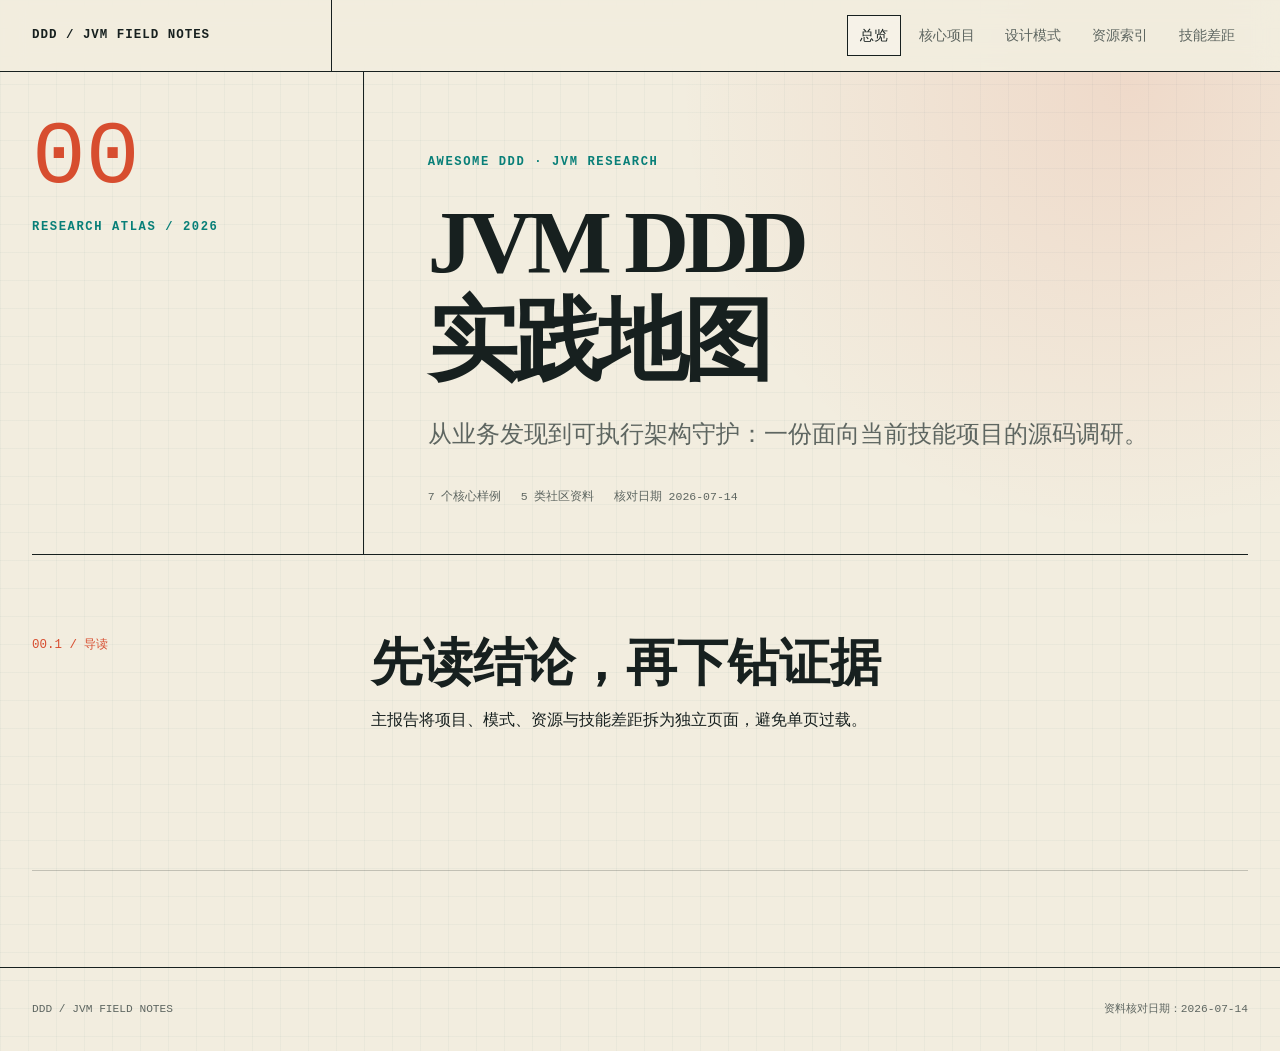
==== research/awesome-ddd-jvm/index.html @ d270bfcd "feat: establish JVM DDD report shell" ====
<!doctype html>
<html lang="zh-CN">
<head>
  <meta charset="utf-8">
  <meta name="viewport" content="width=device-width, initial-scale=1">
  <meta name="description" content="JVM 领域驱动设计开源项目调研与技能优化地图">
  <title>JVM DDD 实践地图</title>
  <link rel="stylesheet" href="assets/styles.css">
  <script src="assets/app.js" defer></script>
</head>
<body>
  <a class="skip-link" href="#content">跳到正文</a>
  <header class="site-header">
    <a class="brand" href="index.html">DDD / JVM FIELD NOTES</a>
    <nav class="site-nav" aria-label="主导航">
      <a href="index.html" aria-current="page">总览</a><a href="projects.html">核心项目</a><a href="patterns.html">设计模式</a><a href="resources.html">资源索引</a><a href="skill-gaps.html">技能差距</a>
    </nav>
  </header>
  <main id="content" class="page-shell">
    <section class="hero">
      <div class="hero-index"><strong>00</strong><span class="eyebrow">Research atlas / 2026</span></div>
      <div class="hero-copy"><p class="eyebrow">Awesome DDD · JVM research</p><h1>JVM DDD 实践地图</h1><p class="lede">从业务发现到可执行架构守护：一份面向当前技能项目的源码调研。</p><div class="meta-line"><span>7 个核心样例</span><span>5 类社区资料</span><span>核对日期 2026-07-14</span></div></div>
    </section>
    <section class="section"><div class="section-heading"><span class="section-number">00.1 / 导读</span><div><h2>先读结论，再下钻证据</h2><p>主报告将项目、模式、资源与技能差距拆为独立页面，避免单页过载。</p></div></div></section>
  </main>
  <footer><span>DDD / JVM FIELD NOTES</span><span>资料核对日期：2026-07-14</span></footer>
</body>
</html>
---- research/awesome-ddd-jvm/assets/styles.css ----
:root {
  --paper: #f2eddf;
  --paper-deep: #e7dfcf;
  --ink: #17201f;
  --muted: #5e6661;
  --orange: #d74d2f;
  --orange-soft: #f0c3ae;
  --teal: #087f78;
  --teal-soft: #a9d4cb;
  --blueprint: #184b59;
  --rule: rgba(23, 32, 31, 0.22);
  --shadow: rgba(39, 45, 39, 0.13);
  --display: "Iowan Old Style", "Palatino Linotype", "Noto Serif SC", serif;
  --body: "Aptos", "Noto Sans SC", sans-serif;
  --mono: "Cascadia Code", "JetBrains Mono", "SFMono-Regular", monospace;
  color-scheme: light;
}

* { box-sizing: border-box; }

html {
  scroll-behavior: smooth;
  background: var(--paper);
}

body {
  margin: 0;
  color: var(--ink);
  font-family: var(--body);
  line-height: 1.68;
  background:
    linear-gradient(rgba(24, 75, 89, 0.035) 1px, transparent 1px),
    linear-gradient(90deg, rgba(24, 75, 89, 0.035) 1px, transparent 1px),
    radial-gradient(circle at 88% 8%, rgba(215, 77, 47, 0.12), transparent 28rem),
    var(--paper);
  background-size: 28px 28px, 28px 28px, auto, auto;
}

a { color: var(--blueprint); text-underline-offset: 0.18em; }
a:hover { color: var(--orange); }

.skip-link {
  position: fixed;
  top: 0.6rem;
  left: 0.6rem;
  z-index: 20;
  padding: 0.6rem 0.85rem;
  color: var(--paper);
  background: var(--ink);
  transform: translateY(-180%);
}

.skip-link:focus { transform: translateY(0); }

:focus-visible {
  outline: 3px solid var(--orange);
  outline-offset: 4px;
}

.site-header {
  position: sticky;
  top: 0;
  z-index: 10;
  display: grid;
  grid-template-columns: minmax(13rem, 0.7fr) minmax(0, 2fr);
  align-items: center;
  min-height: 4.5rem;
  border-bottom: 1px solid var(--ink);
  background: rgba(242, 237, 223, 0.94);
  backdrop-filter: blur(12px);
}

.brand {
  align-self: stretch;
  display: flex;
  align-items: center;
  padding: 0 2rem;
  border-right: 1px solid var(--ink);
  color: var(--ink);
  font-family: var(--mono);
  font-size: 0.78rem;
  font-weight: 700;
  letter-spacing: 0.08em;
  text-decoration: none;
}

.site-nav {
  display: flex;
  justify-content: flex-end;
  gap: 0.3rem;
  padding: 0.65rem 2rem;
  overflow-x: auto;
}

.site-nav a {
  flex: 0 0 auto;
  padding: 0.45rem 0.75rem;
  border: 1px solid transparent;
  color: var(--muted);
  font-size: 0.88rem;
  text-decoration: none;
}

.site-nav a:hover,
.site-nav a[aria-current="page"] {
  border-color: var(--ink);
  color: var(--ink);
  background: rgba(255, 255, 255, 0.28);
}

.page-shell {
  width: min(100%, 92rem);
  margin: 0 auto;
  padding: 0 2rem 6rem;
}

.hero {
  position: relative;
  display: grid;
  grid-template-columns: minmax(15rem, 0.75fr) minmax(0, 2fr);
  min-height: 29rem;
  border-bottom: 1px solid var(--ink);
}

.hero-index {
  padding: 3rem 2rem 2rem 0;
  border-right: 1px solid var(--ink);
}

.hero-index strong {
  display: block;
  margin-bottom: 1rem;
  color: var(--orange);
  font-family: var(--mono);
  font-size: clamp(3.8rem, 7vw, 7.5rem);
  font-weight: 500;
  line-height: 0.85;
}

.hero-copy {
  align-self: end;
  padding: 5rem 0 3rem clamp(2rem, 5vw, 6rem);
}

.eyebrow {
  margin: 0 0 1.3rem;
  color: var(--teal);
  font-family: var(--mono);
  font-size: 0.76rem;
  font-weight: 700;
  letter-spacing: 0.13em;
  text-transform: uppercase;
}

h1, h2, h3 {
  font-family: var(--display);
  font-weight: 600;
  line-height: 1.1;
  text-wrap: balance;
}

h1 {
  max-width: 13ch;
  margin: 0;
  font-size: clamp(3.1rem, 7vw, 7rem);
  letter-spacing: -0.055em;
}

h2 { margin: 0 0 1rem; font-size: clamp(2rem, 4vw, 3.7rem); }
h3 { margin: 0 0 0.75rem; font-size: clamp(1.3rem, 2vw, 2rem); }

.lede {
  max-width: 54rem;
  margin: 1.5rem 0 0;
  color: var(--muted);
  font-family: var(--display);
  font-size: clamp(1.1rem, 2vw, 1.5rem);
}

.meta-line {
  display: flex;
  flex-wrap: wrap;
  gap: 0.65rem 1.2rem;
  margin-top: 2rem;
  color: var(--muted);
  font-family: var(--mono);
  font-size: 0.72rem;
  text-transform: uppercase;
}

.section {
  padding: 5rem 0;
  border-bottom: 1px solid var(--rule);
}

.section-heading {
  display: grid;
  grid-template-columns: minmax(12rem, 0.7fr) minmax(0, 2fr);
  gap: 2rem;
  margin-bottom: 2.5rem;
}

.section-number {
  color: var(--orange);
  font-family: var(--mono);
  font-size: 0.78rem;
}

.grid-2, .grid-3 {
  display: grid;
  gap: 1px;
  border: 1px solid var(--rule);
  background: var(--rule);
}

.grid-2 { grid-template-columns: repeat(2, minmax(0, 1fr)); }
.grid-3 { grid-template-columns: repeat(3, minmax(0, 1fr)); }

.panel, .project-study, .pattern-card, .resource-card, .gap-row {
  padding: clamp(1.4rem, 3vw, 2.4rem);
  background: rgba(242, 237, 223, 0.96);
}

.panel-accent { border-top: 5px solid var(--orange); }

.tag-list { display: flex; flex-wrap: wrap; gap: 0.45rem; }
.tag, .badge {
  display: inline-flex;
  align-items: center;
  width: fit-content;
  padding: 0.25rem 0.55rem;
  border: 1px solid currentColor;
  border-radius: 999px;
  color: var(--teal);
  font-family: var(--mono);
  font-size: 0.68rem;
  line-height: 1.2;
}
.badge-warn { color: #9f391f; }
.badge-neutral { color: var(--muted); }

.rule-label {
  display: inline-block;
  margin-bottom: 0.75rem;
  padding-left: 0.75rem;
  border-left: 4px solid var(--teal);
  color: var(--teal);
  font-family: var(--mono);
  font-size: 0.72rem;
  font-weight: 700;
}

.evidence-list { margin: 1rem 0 0; padding-left: 1.2rem; }
.evidence-list li + li { margin-top: 0.45rem; }

blockquote {
  margin: 1.5rem 0;
  padding: 1rem 1.4rem;
  border-left: 5px solid var(--orange);
  color: var(--muted);
  background: rgba(255, 255, 255, 0.24);
}

code, pre { font-family: var(--mono); }
code { font-size: 0.9em; }
pre {
  margin: 0;
  padding: 1.25rem;
  overflow: auto;
  border: 1px solid rgba(169, 212, 203, 0.28);
  color: #e7f0ea;
  background: #142522;
  font-size: 0.8rem;
  line-height: 1.6;
}

details[data-code] { margin-top: 1.2rem; }
details[data-code] summary {
  width: fit-content;
  cursor: pointer;
  color: var(--blueprint);
  font-family: var(--mono);
  font-size: 0.75rem;
}
details[data-code][open] summary { margin-bottom: 0.7rem; }

.filter-bar {
  display: flex;
  flex-wrap: wrap;
  gap: 0.5rem;
  margin-bottom: 2rem;
}

.filter-bar button {
  padding: 0.55rem 0.85rem;
  border: 1px solid var(--ink);
  border-radius: 999px;
  color: var(--ink);
  background: transparent;
  font: inherit;
  cursor: pointer;
}
.filter-bar button[aria-pressed="true"] { color: var(--paper); background: var(--ink); }
[hidden] { display: none !important; }

.table-wrap { overflow-x: auto; border: 1px solid var(--rule); }
table { width: 100%; border-collapse: collapse; min-width: 46rem; }
th, td { padding: 0.9rem 1rem; border-bottom: 1px solid var(--rule); text-align: left; vertical-align: top; }
th { color: var(--teal); font-family: var(--mono); font-size: 0.72rem; letter-spacing: 0.06em; }

.source-links { display: flex; flex-wrap: wrap; gap: 0.8rem; margin-top: 1.2rem; font-size: 0.85rem; }
.source-links a::after { content: " ↗"; }

.callout {
  position: relative;
  padding: 2rem;
  border: 1px solid var(--ink);
  box-shadow: 10px 10px 0 var(--orange-soft);
  background: var(--paper);
}

footer {
  display: flex;
  justify-content: space-between;
  gap: 1rem;
  padding: 2rem;
  border-top: 1px solid var(--ink);
  color: var(--muted);
  font-family: var(--mono);
  font-size: 0.7rem;
}

@media (max-width: 760px) {
  .site-header { position: static; grid-template-columns: 1fr; }
  .brand { min-height: 3.5rem; border-right: 0; border-bottom: 1px solid var(--ink); padding: 0 1rem; }
  .site-nav { justify-content: flex-start; padding: 0.55rem 0.75rem; }
  .page-shell { padding: 0 1rem 4rem; }
  .hero, .section-heading { grid-template-columns: 1fr; }
  .hero { min-height: 0; }
  .hero-index { padding: 2rem 0 1rem; border-right: 0; border-bottom: 1px solid var(--rule); }
  .hero-index strong { font-size: 3.5rem; }
  .hero-copy { padding: 3rem 0; }
  h1 { font-size: clamp(2.8rem, 15vw, 4.5rem); }
  .grid-2, .grid-3 { grid-template-columns: 1fr; }
  .section { padding: 3.5rem 0; }
  footer { flex-direction: column; padding: 1.25rem 1rem; }
}

@media (prefers-reduced-motion: reduce) {
  html { scroll-behavior: auto; }
  *, *::before, *::after { animation-duration: 0.01ms !important; transition-duration: 0.01ms !important; }
}

@media print {
  body { background: #fff; color: #000; }
  .site-header, .skip-link, .filter-bar { display: none !important; }
  .page-shell { width: 100%; padding: 0; }
  .hero { min-height: 0; }
  a { color: #000; text-decoration: underline; }
  a[href^="http"]::after { content: " (" attr(href) ")"; font-size: 0.72em; }
  details { display: block; }
  details > * { display: block; }
  .panel, .project-study, .pattern-card, .resource-card, .gap-row { break-inside: avoid; background: #fff; }
}
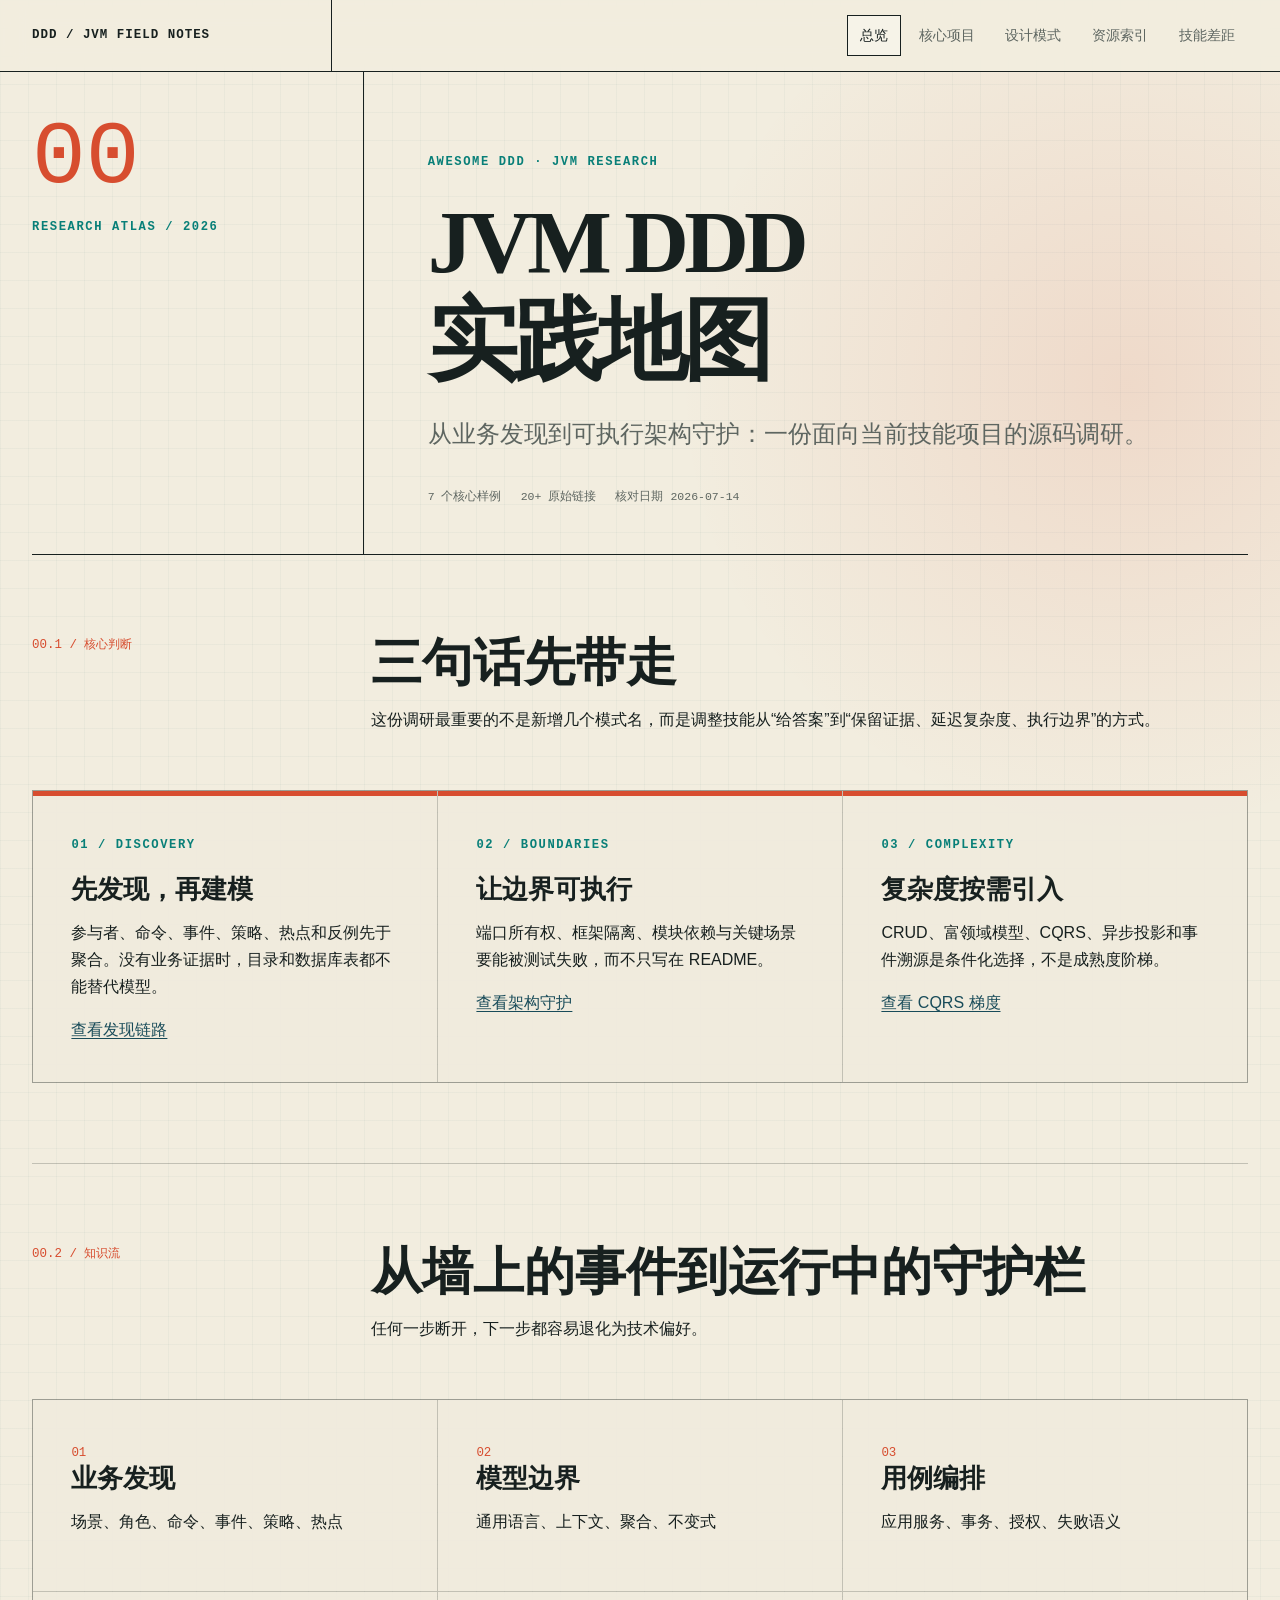
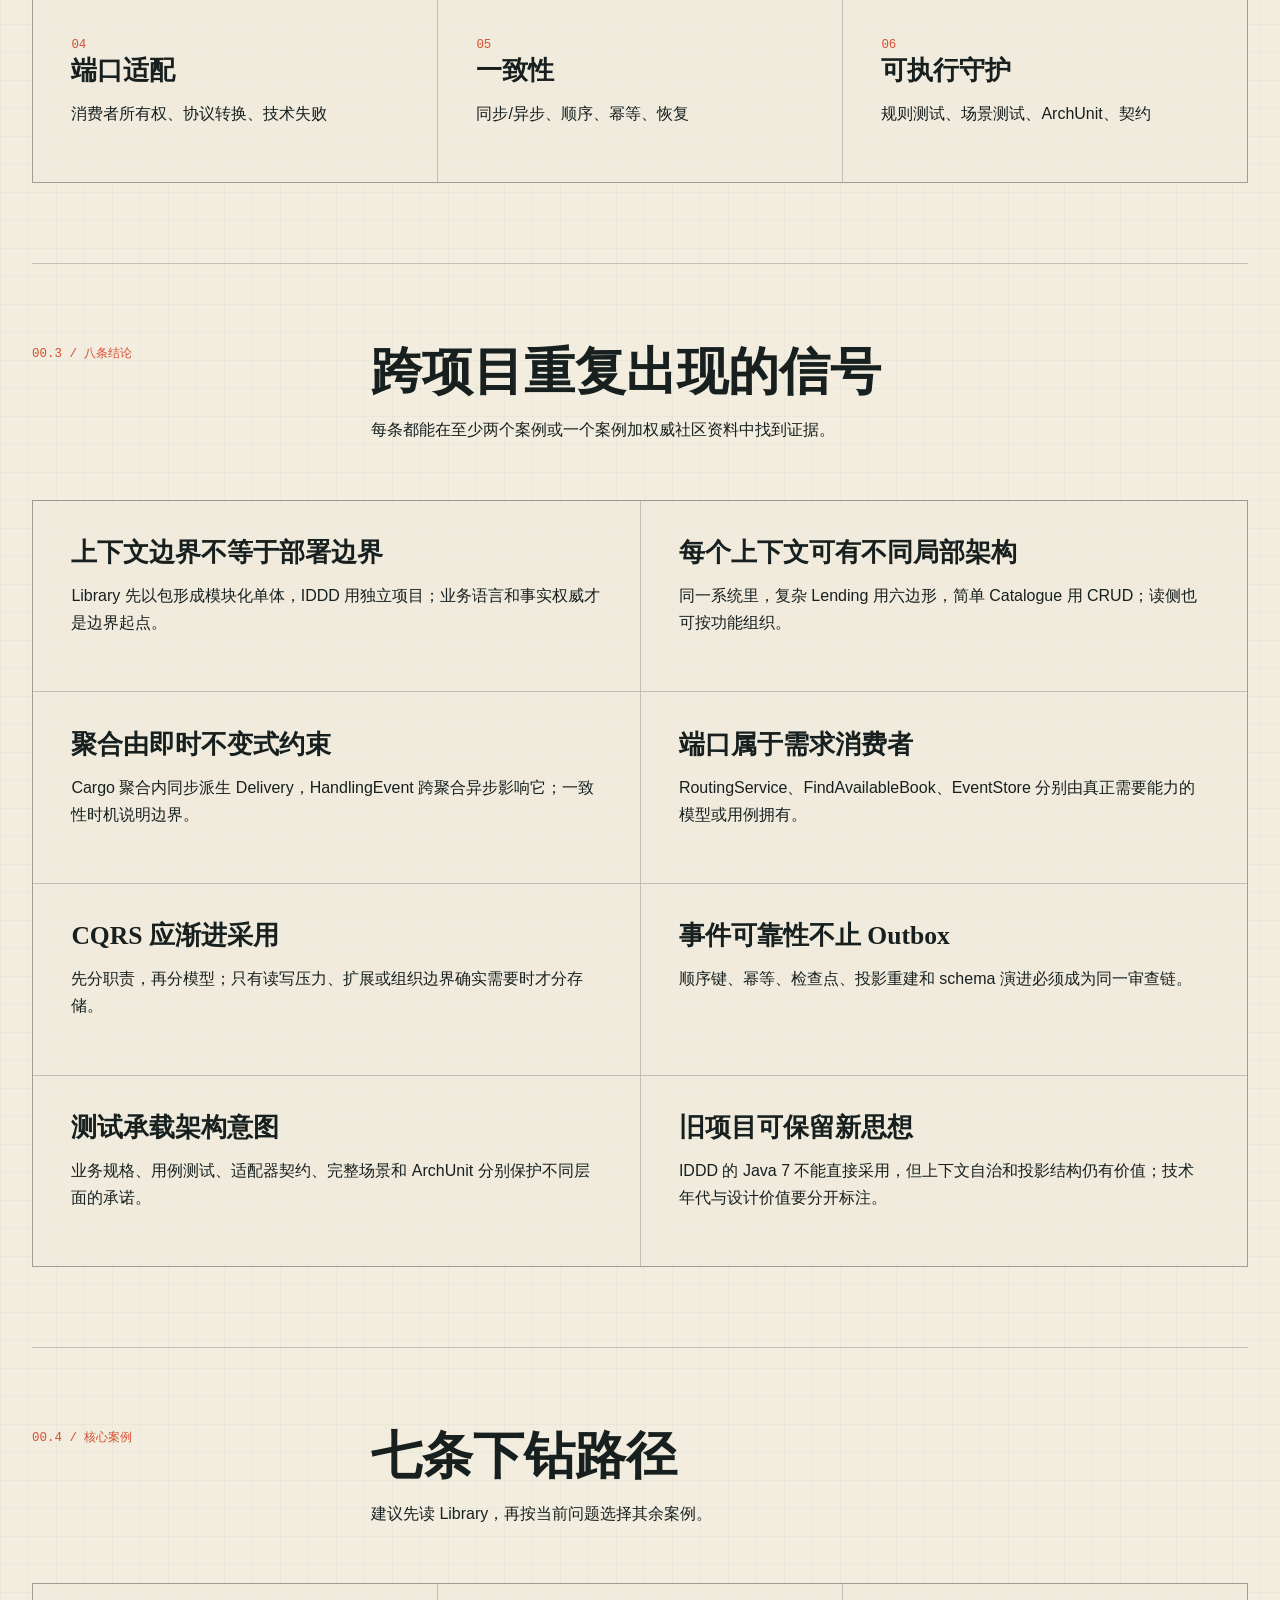
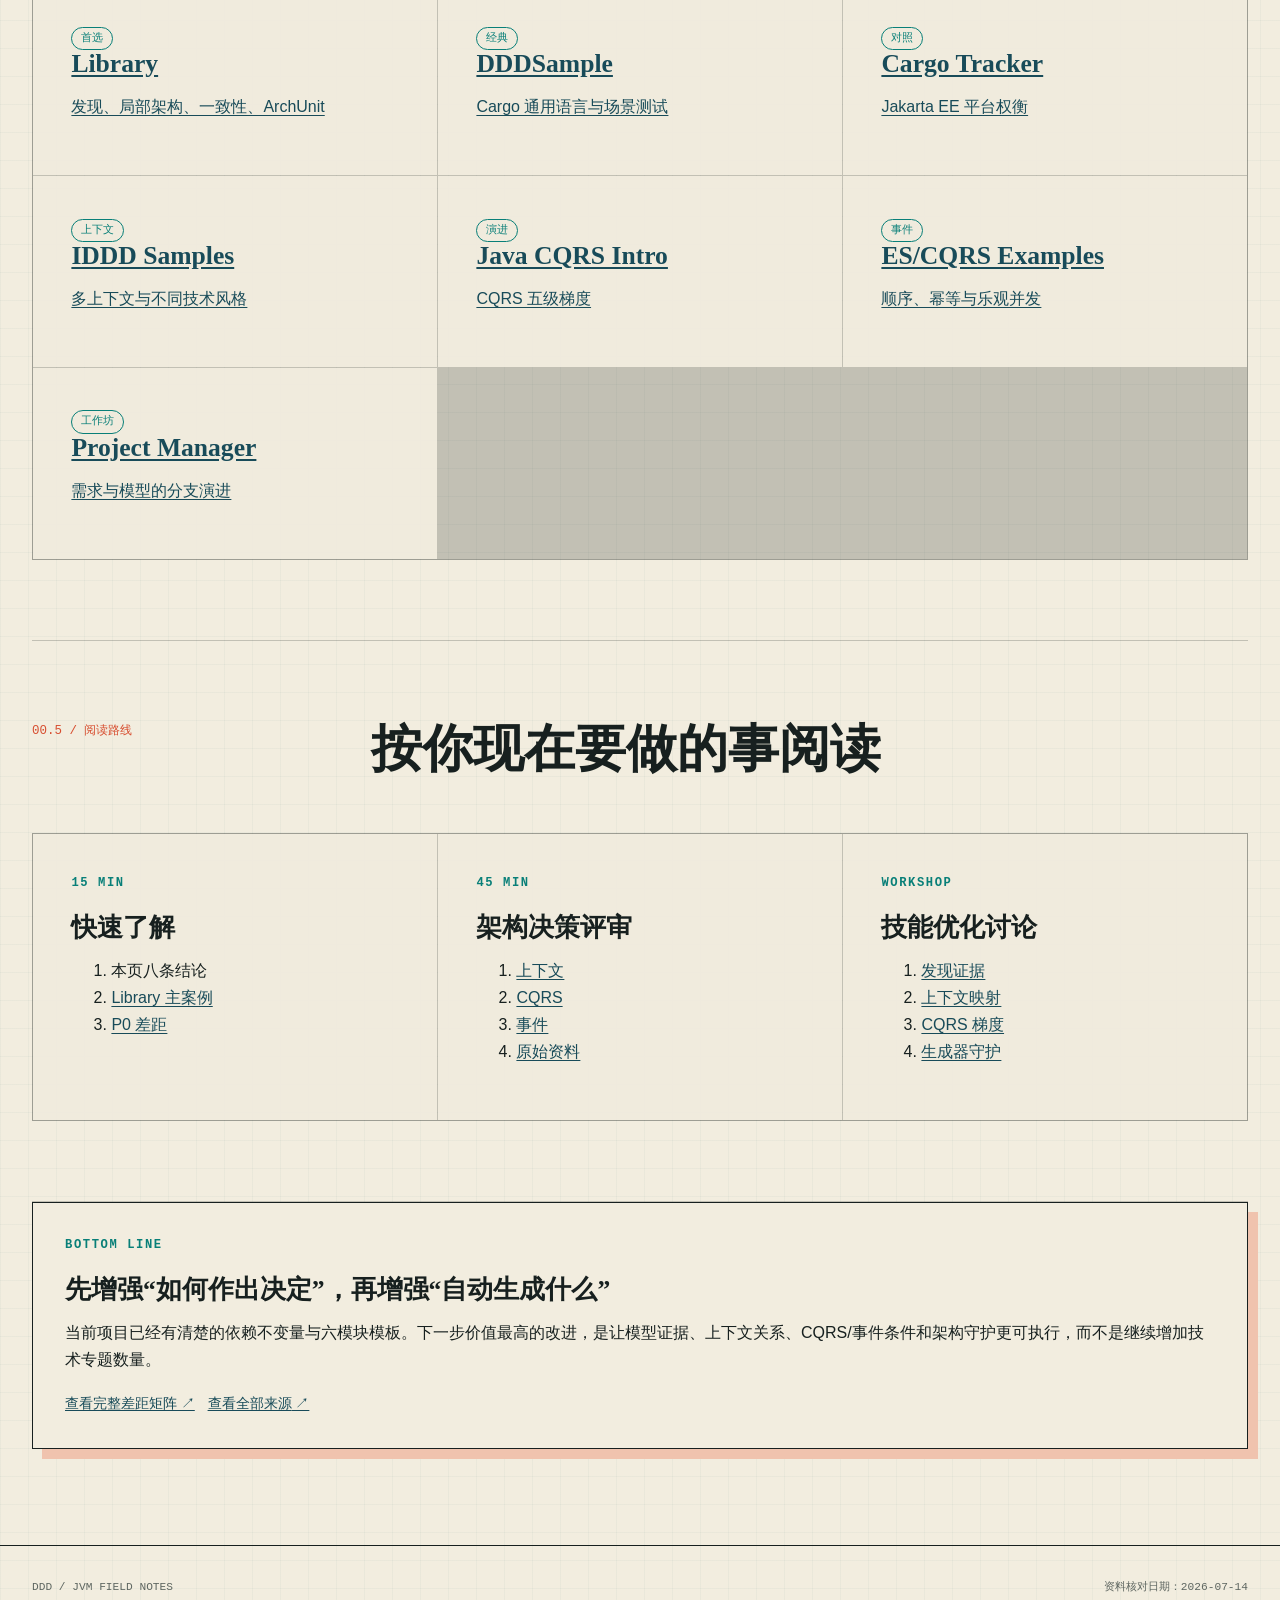
==== commit 115be82c: "docs: complete JVM DDD research report" ====
--- a/research/awesome-ddd-jvm/index.html
+++ b/research/awesome-ddd-jvm/index.html
@@ -6,22 +6,79 @@
   <meta name="description" content="JVM 领域驱动设计开源项目调研与技能优化地图">
   <title>JVM DDD 实践地图</title>
   <link rel="stylesheet" href="assets/styles.css">
+  <link rel="icon" href="assets/favicon.svg" type="image/svg+xml">
   <script src="assets/app.js" defer></script>
 </head>
 <body>
   <a class="skip-link" href="#content">跳到正文</a>
   <header class="site-header">
     <a class="brand" href="index.html">DDD / JVM FIELD NOTES</a>
-    <nav class="site-nav" aria-label="主导航">
-      <a href="index.html" aria-current="page">总览</a><a href="projects.html">核心项目</a><a href="patterns.html">设计模式</a><a href="resources.html">资源索引</a><a href="skill-gaps.html">技能差距</a>
-    </nav>
+    <nav class="site-nav" aria-label="主导航"><a href="index.html" aria-current="page">总览</a><a href="projects.html">核心项目</a><a href="patterns.html">设计模式</a><a href="resources.html">资源索引</a><a href="skill-gaps.html">技能差距</a></nav>
   </header>
   <main id="content" class="page-shell">
     <section class="hero">
       <div class="hero-index"><strong>00</strong><span class="eyebrow">Research atlas / 2026</span></div>
-      <div class="hero-copy"><p class="eyebrow">Awesome DDD · JVM research</p><h1>JVM DDD 实践地图</h1><p class="lede">从业务发现到可执行架构守护：一份面向当前技能项目的源码调研。</p><div class="meta-line"><span>7 个核心样例</span><span>5 类社区资料</span><span>核对日期 2026-07-14</span></div></div>
+      <div class="hero-copy"><p class="eyebrow">Awesome DDD · JVM research</p><h1>JVM DDD 实践地图</h1><p class="lede">从业务发现到可执行架构守护：一份面向当前技能项目的源码调研。</p><div class="meta-line"><span>7 个核心样例</span><span>20+ 原始链接</span><span>核对日期 2026-07-14</span></div></div>
     </section>
-    <section class="section"><div class="section-heading"><span class="section-number">00.1 / 导读</span><div><h2>先读结论，再下钻证据</h2><p>主报告将项目、模式、资源与技能差距拆为独立页面，避免单页过载。</p></div></div></section>
+
+    <section class="section">
+      <div class="section-heading"><span class="section-number">00.1 / 核心判断</span><div><h2>三句话先带走</h2><p>这份调研最重要的不是新增几个模式名，而是调整技能从“给答案”到“保留证据、延迟复杂度、执行边界”的方式。</p></div></div>
+      <div class="grid-3">
+        <article class="panel panel-accent"><p class="eyebrow">01 / Discovery</p><h3>先发现，再建模</h3><p>参与者、命令、事件、策略、热点和反例先于聚合。没有业务证据时，目录和数据库表都不能替代模型。</p><a href="patterns.html#discovery">查看发现链路</a></article>
+        <article class="panel panel-accent"><p class="eyebrow">02 / Boundaries</p><h3>让边界可执行</h3><p>端口所有权、框架隔离、模块依赖与关键场景要能被测试失败，而不只写在 README。</p><a href="patterns.html#testing">查看架构守护</a></article>
+        <article class="panel panel-accent"><p class="eyebrow">03 / Complexity</p><h3>复杂度按需引入</h3><p>CRUD、富领域模型、CQRS、异步投影和事件溯源是条件化选择，不是成熟度阶梯。</p><a href="patterns.html#cqrs">查看 CQRS 梯度</a></article>
+      </div>
+    </section>
+
+    <section class="section">
+      <div class="section-heading"><span class="section-number">00.2 / 知识流</span><div><h2>从墙上的事件到运行中的守护栏</h2><p>任何一步断开，下一步都容易退化为技术偏好。</p></div></div>
+      <div class="grid-3">
+        <div class="panel"><span class="section-number">01</span><h3>业务发现</h3><p>场景、角色、命令、事件、策略、热点</p></div>
+        <div class="panel"><span class="section-number">02</span><h3>模型边界</h3><p>通用语言、上下文、聚合、不变式</p></div>
+        <div class="panel"><span class="section-number">03</span><h3>用例编排</h3><p>应用服务、事务、授权、失败语义</p></div>
+        <div class="panel"><span class="section-number">04</span><h3>端口适配</h3><p>消费者所有权、协议转换、技术失败</p></div>
+        <div class="panel"><span class="section-number">05</span><h3>一致性</h3><p>同步/异步、顺序、幂等、恢复</p></div>
+        <div class="panel"><span class="section-number">06</span><h3>可执行守护</h3><p>规则测试、场景测试、ArchUnit、契约</p></div>
+      </div>
+    </section>
+
+    <section class="section">
+      <div class="section-heading"><span class="section-number">00.3 / 八条结论</span><div><h2>跨项目重复出现的信号</h2><p>每条都能在至少两个案例或一个案例加权威社区资料中找到证据。</p></div></div>
+      <div class="grid-2">
+        <article class="panel"><h3>上下文边界不等于部署边界</h3><p>Library 先以包形成模块化单体，IDDD 用独立项目；业务语言和事实权威才是边界起点。</p></article>
+        <article class="panel"><h3>每个上下文可有不同局部架构</h3><p>同一系统里，复杂 Lending 用六边形，简单 Catalogue 用 CRUD；读侧也可按功能组织。</p></article>
+        <article class="panel"><h3>聚合由即时不变式约束</h3><p>Cargo 聚合内同步派生 Delivery，HandlingEvent 跨聚合异步影响它；一致性时机说明边界。</p></article>
+        <article class="panel"><h3>端口属于需求消费者</h3><p>RoutingService、FindAvailableBook、EventStore 分别由真正需要能力的模型或用例拥有。</p></article>
+        <article class="panel"><h3>CQRS 应渐进采用</h3><p>先分职责，再分模型；只有读写压力、扩展或组织边界确实需要时才分存储。</p></article>
+        <article class="panel"><h3>事件可靠性不止 Outbox</h3><p>顺序键、幂等、检查点、投影重建和 schema 演进必须成为同一审查链。</p></article>
+        <article class="panel"><h3>测试承载架构意图</h3><p>业务规格、用例测试、适配器契约、完整场景和 ArchUnit 分别保护不同层面的承诺。</p></article>
+        <article class="panel"><h3>旧项目可保留新思想</h3><p>IDDD 的 Java 7 不能直接采用，但上下文自治和投影结构仍有价值；技术年代与设计价值要分开标注。</p></article>
+      </div>
+    </section>
+
+    <section class="section">
+      <div class="section-heading"><span class="section-number">00.4 / 核心案例</span><div><h2>七条下钻路径</h2><p>建议先读 Library，再按当前问题选择其余案例。</p></div></div>
+      <div class="grid-3">
+        <a class="panel" href="projects.html#library"><span class="badge">首选</span><h3>Library</h3><p>发现、局部架构、一致性、ArchUnit</p></a>
+        <a class="panel" href="projects.html#dddsample"><span class="badge">经典</span><h3>DDDSample</h3><p>Cargo 通用语言与场景测试</p></a>
+        <a class="panel" href="projects.html#cargotracker"><span class="badge">对照</span><h3>Cargo Tracker</h3><p>Jakarta EE 平台权衡</p></a>
+        <a class="panel" href="projects.html#iddd-samples"><span class="badge">上下文</span><h3>IDDD Samples</h3><p>多上下文与不同技术风格</p></a>
+        <a class="panel" href="projects.html#java-cqrs-intro"><span class="badge">演进</span><h3>Java CQRS Intro</h3><p>CQRS 五级梯度</p></a>
+        <a class="panel" href="projects.html#es-cqrs-examples"><span class="badge">事件</span><h3>ES/CQRS Examples</h3><p>顺序、幂等与乐观并发</p></a>
+        <a class="panel" href="projects.html#project-manager"><span class="badge">工作坊</span><h3>Project Manager</h3><p>需求与模型的分支演进</p></a>
+      </div>
+    </section>
+
+    <section class="section">
+      <div class="section-heading"><span class="section-number">00.5 / 阅读路线</span><div><h2>按你现在要做的事阅读</h2></div></div>
+      <div class="grid-3">
+        <article class="panel"><p class="eyebrow">15 min</p><h3>快速了解</h3><ol><li>本页八条结论</li><li><a href="projects.html#library">Library 主案例</a></li><li><a href="skill-gaps.html#gap-discovery">P0 差距</a></li></ol></article>
+        <article class="panel"><p class="eyebrow">45 min</p><h3>架构决策评审</h3><ol><li><a href="patterns.html#contexts">上下文</a></li><li><a href="patterns.html#cqrs">CQRS</a></li><li><a href="patterns.html#events">事件</a></li><li><a href="resources.html">原始资料</a></li></ol></article>
+        <article class="panel"><p class="eyebrow">Workshop</p><h3>技能优化讨论</h3><ol><li><a href="skill-gaps.html#gap-discovery">发现证据</a></li><li><a href="skill-gaps.html#gap-context-mapping">上下文映射</a></li><li><a href="skill-gaps.html#gap-cqrs">CQRS 梯度</a></li><li><a href="skill-gaps.html#gap-guardrails">生成器守护</a></li></ol></article>
+      </div>
+    </section>
+
+    <aside class="callout"><p class="eyebrow">Bottom line</p><h3>先增强“如何作出决定”，再增强“自动生成什么”</h3><p>当前项目已经有清楚的依赖不变量与六模块模板。下一步价值最高的改进，是让模型证据、上下文关系、CQRS/事件条件和架构守护更可执行，而不是继续增加技术专题数量。</p><div class="source-links"><a href="skill-gaps.html">查看完整差距矩阵</a><a href="resources.html">查看全部来源</a></div></aside>
   </main>
   <footer><span>DDD / JVM FIELD NOTES</span><span>资料核对日期：2026-07-14</span></footer>
 </body>
